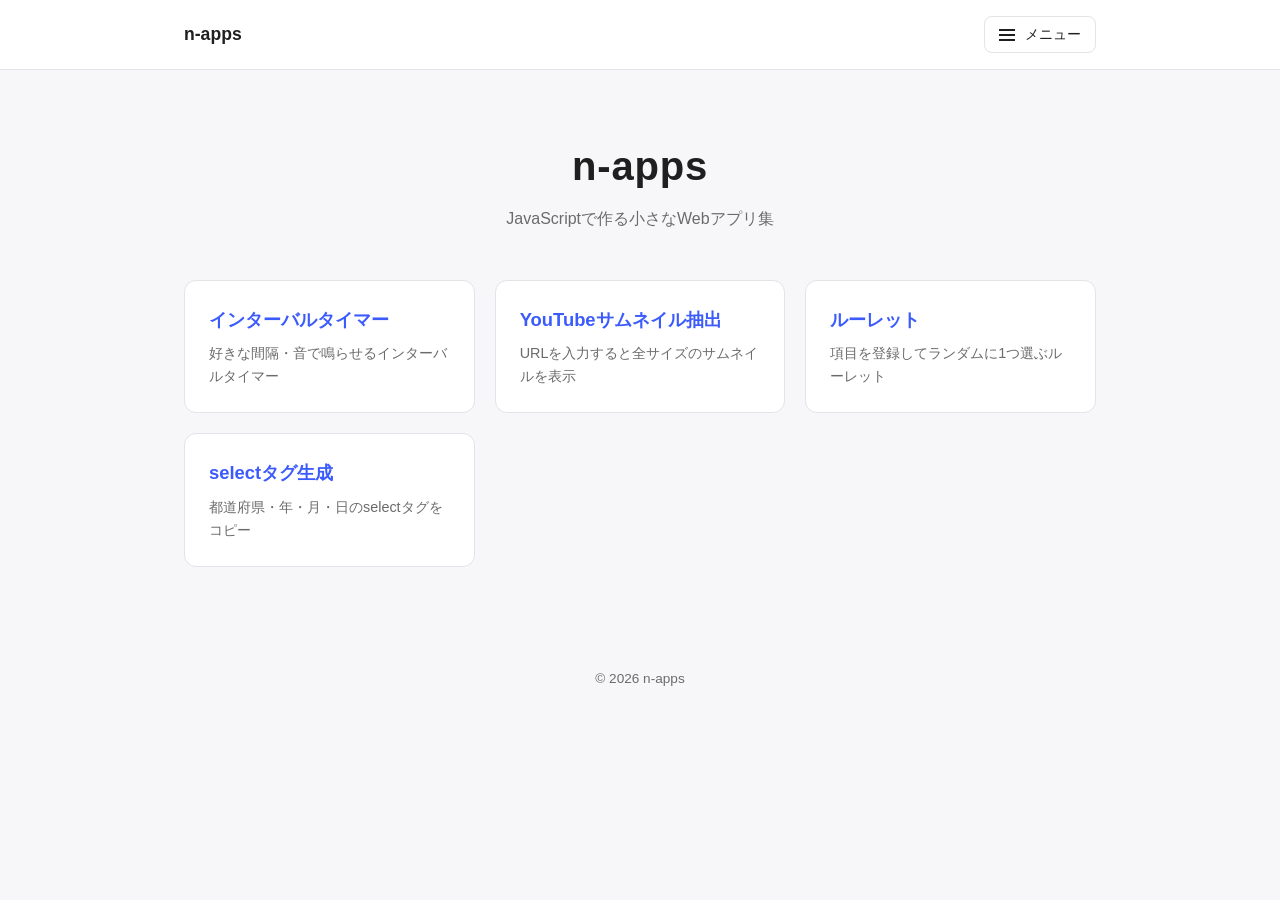
==== index.html @ 0b5b7989 "Normalize URLs to directory form, redirect index.html to it Every internal link (nav menus, brand li" ====
<!DOCTYPE html>
<html lang="ja">
<head>
  <meta charset="UTF-8">
  <meta name="viewport" content="width=device-width, initial-scale=1.0">

  <!-- index.html を末尾に含むURLを、ディレクトリURLへ正規化する -->
  <script>
    if (location.pathname.endsWith("/index.html")) {
      location.replace(location.pathname.slice(0, -"index.html".length) + location.search + location.hash);
    }
  </script>
  <link rel="canonical" href="./">

  <!-- Google tag (gtag.js) -->
  <script async src="https://www.googletagmanager.com/gtag/js?id=G-V08S2K6KE4"></script>
  <script>
    window.dataLayer = window.dataLayer || [];
    function gtag(){dataLayer.push(arguments);}
    gtag('js', new Date());
    gtag('config', 'G-V08S2K6KE4');
  </script>

  <title>n-apps</title>
  <link rel="stylesheet" href="css/header.css">
  <link rel="stylesheet" href="css/style.css">
</head>
<body>
  <header class="site-nav">
    <div class="site-nav-bar">
      <a class="site-nav-brand" href="./">n-apps</a>
      <button id="navToggle" class="nav-toggle" type="button" aria-expanded="false" aria-controls="navMenu">
        <span class="nav-toggle-icon"></span>
        メニュー
      </button>
    </div>
    <nav id="navMenu" class="nav-menu" hidden>
      <a href="./">トップページ</a>
      <a href="apps/interval-timer/">インターバルタイマー</a>
      <a href="apps/youtube-thumbnail/">YouTubeサムネイル抽出</a>
      <a href="apps/roulette/">ルーレット</a>
      <a href="apps/select-generator/">selectタグ生成</a>
      <a href="privacy/">プライバシーポリシー</a>
    </nav>
  </header>

  <header class="site-header">
    <h1>n-apps</h1>
    <p class="tagline">JavaScriptで作る小さなWebアプリ集</p>
  </header>

  <main>
    <section id="app-list" class="app-grid">
      <!-- アプリカードはjs/script.jsで動的に描画されます -->
    </section>
  </main>

  <footer class="site-footer">
    <p>&copy; 2026 n-apps</p>
  </footer>

  <script src="js/header.js"></script>
  <script src="js/script.js"></script>
</body>
</html>
---- css/header.css ----
.site-nav {
  border-bottom: 1px solid #e3e3e8;
  background: #ffffff;
}

.site-nav-bar {
  max-width: 960px;
  margin: 0 auto;
  padding: 1rem 1.5rem;
  display: flex;
  align-items: center;
  justify-content: space-between;
  gap: 1rem;
}

.site-nav-brand {
  font-weight: 700;
  font-size: 1.1rem;
  color: #1f1f1f;
  text-decoration: none;
  white-space: nowrap;
}

.nav-toggle {
  display: inline-flex;
  align-items: center;
  gap: 0.6rem;
  padding: 0.5rem 0.9rem;
  border-radius: 8px;
  border: 1px solid #e3e3e8;
  background: #fff;
  color: #1f1f1f;
  font-size: 0.9rem;
  cursor: pointer;
}

.nav-toggle:hover {
  background: #f0f0f4;
}

.nav-toggle-icon {
  display: inline-block;
  width: 16px;
  height: 2px;
  background: currentColor;
  position: relative;
}

.nav-toggle-icon::before,
.nav-toggle-icon::after {
  content: "";
  position: absolute;
  left: 0;
  width: 16px;
  height: 2px;
  background: currentColor;
  transition: transform 0.15s ease;
}

.nav-toggle-icon::before {
  top: -5px;
}

.nav-toggle-icon::after {
  top: 5px;
}

.nav-toggle.is-open .nav-toggle-icon {
  background: transparent;
}

.nav-toggle.is-open .nav-toggle-icon::before {
  transform: translateY(5px) rotate(45deg);
}

.nav-toggle.is-open .nav-toggle-icon::after {
  transform: translateY(-5px) rotate(-45deg);
}

.nav-menu {
  max-width: 960px;
  margin: 0 auto;
  padding: 0 1.5rem 1rem;
  display: flex;
  flex-direction: column;
  gap: 0.25rem;
}

.nav-menu[hidden] {
  display: none;
}

.nav-menu a {
  padding: 0.6rem 0.75rem;
  border-radius: 8px;
  color: #1f1f1f;
  text-decoration: none;
  font-size: 0.95rem;
}

.nav-menu a:hover {
  background: #f0f0f4;
}

.nav-menu a.active {
  color: #3b5bfd;
  font-weight: 600;
  background: #eef1ff;
}
---- css/style.css ----
:root {
  --color-bg: #f7f7f9;
  --color-text: #1f1f1f;
  --color-muted: #6b6b6b;
  --color-accent: #3b5bfd;
  --color-card-bg: #ffffff;
  --color-border: #e3e3e8;
}

* {
  box-sizing: border-box;
}

body {
  margin: 0;
  font-family: "Hiragino Kaku Gothic ProN", "Yu Gothic", -apple-system, BlinkMacSystemFont, sans-serif;
  background: var(--color-bg);
  color: var(--color-text);
  line-height: 1.6;
}

.site-header {
  text-align: center;
  padding: 4rem 1rem 2rem;
}

.site-header h1 {
  margin: 0;
  font-size: 2.5rem;
  letter-spacing: 0.02em;
}

.tagline {
  margin-top: 0.5rem;
  color: var(--color-muted);
}

main {
  max-width: 960px;
  margin: 0 auto;
  padding: 0 1.5rem 4rem;
}

.app-grid {
  display: grid;
  grid-template-columns: repeat(auto-fill, minmax(220px, 1fr));
  gap: 1.25rem;
}

.app-card {
  display: block;
  background: var(--color-card-bg);
  border: 1px solid var(--color-border);
  border-radius: 12px;
  padding: 1.5rem;
  text-decoration: none;
  color: inherit;
  transition: transform 0.15s ease, box-shadow 0.15s ease;
}

.app-card:hover {
  transform: translateY(-2px);
  box-shadow: 0 8px 20px rgba(0, 0, 0, 0.06);
}

.app-card h2 {
  margin: 0 0 0.5rem;
  font-size: 1.15rem;
  color: var(--color-accent);
}

.app-card p {
  margin: 0;
  color: var(--color-muted);
  font-size: 0.9rem;
}

.app-card.coming-soon {
  opacity: 0.6;
  pointer-events: none;
  border-style: dashed;
}

.site-footer {
  text-align: center;
  padding: 1.5rem;
  color: var(--color-muted);
  font-size: 0.85rem;
}
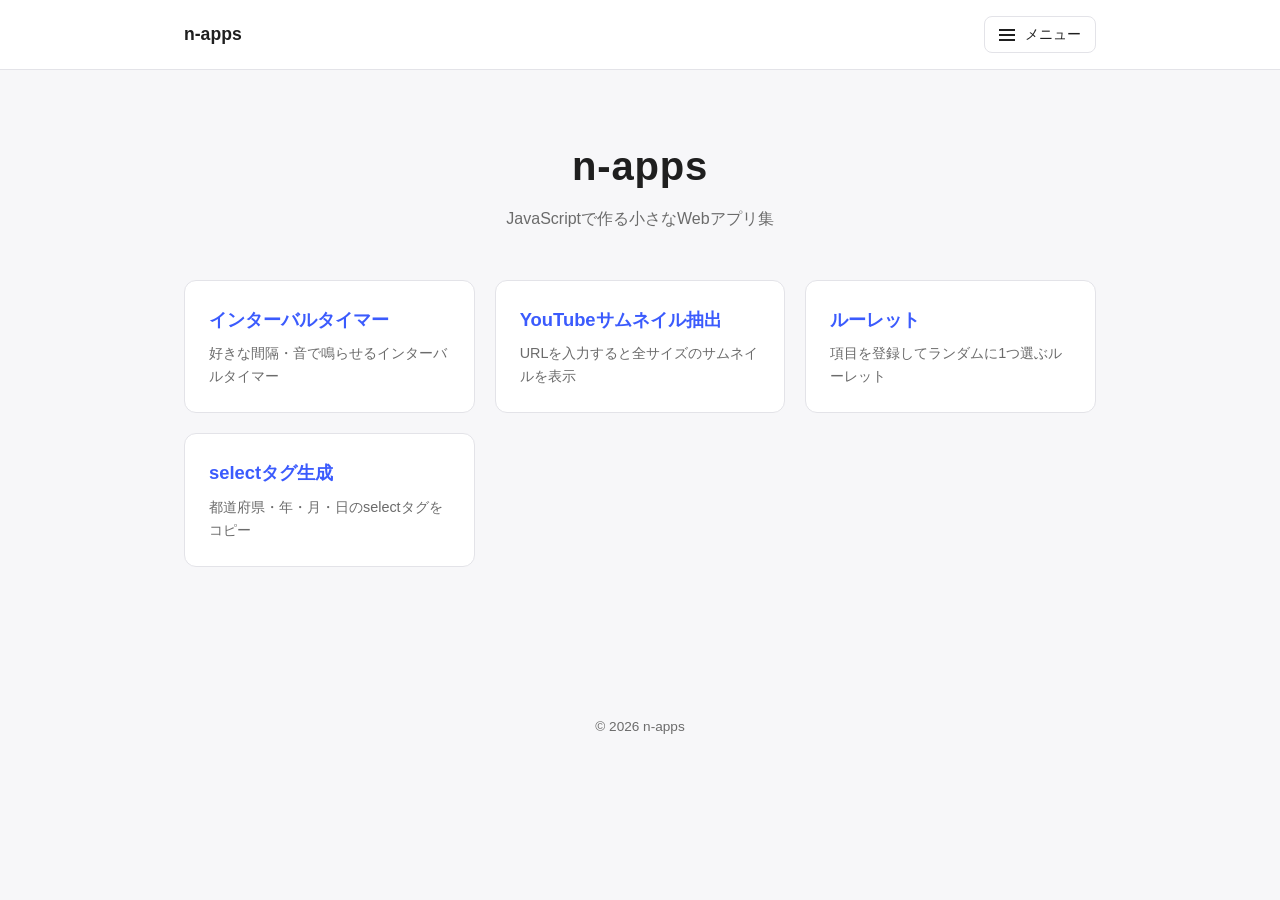
==== commit 508de365: "Center the top page ad and add space above it Wraps the AdSense unit in a .ad-slot container that ce" ====
--- a/index.html
+++ b/index.html
@@ -55,6 +55,21 @@
     </section>
   </main>
 
+  <div class="ad-slot">
+    <script async src="https://pagead2.googlesyndication.com/pagead/js/adsbygoogle.js?client=ca-pub-4538219357223464"
+         crossorigin="anonymous"></script>
+    <!-- サイドAds -->
+    <ins class="adsbygoogle"
+         style="display:block"
+         data-ad-client="ca-pub-4538219357223464"
+         data-ad-slot="3885286230"
+         data-ad-format="auto"
+         data-full-width-responsive="true"></ins>
+    <script>
+         (adsbygoogle = window.adsbygoogle || []).push({});
+    </script>
+  </div>
+
   <footer class="site-footer">
     <p>&copy; 2026 n-apps</p>
   </footer>
--- a/css/style.css
+++ b/css/style.css
@@ -81,6 +81,13 @@
   border-style: dashed;
 }
 
+.ad-slot {
+  max-width: 960px;
+  margin: 3rem auto 0;
+  padding: 0 1.5rem;
+  text-align: center;
+}
+
 .site-footer {
   text-align: center;
   padding: 1.5rem;
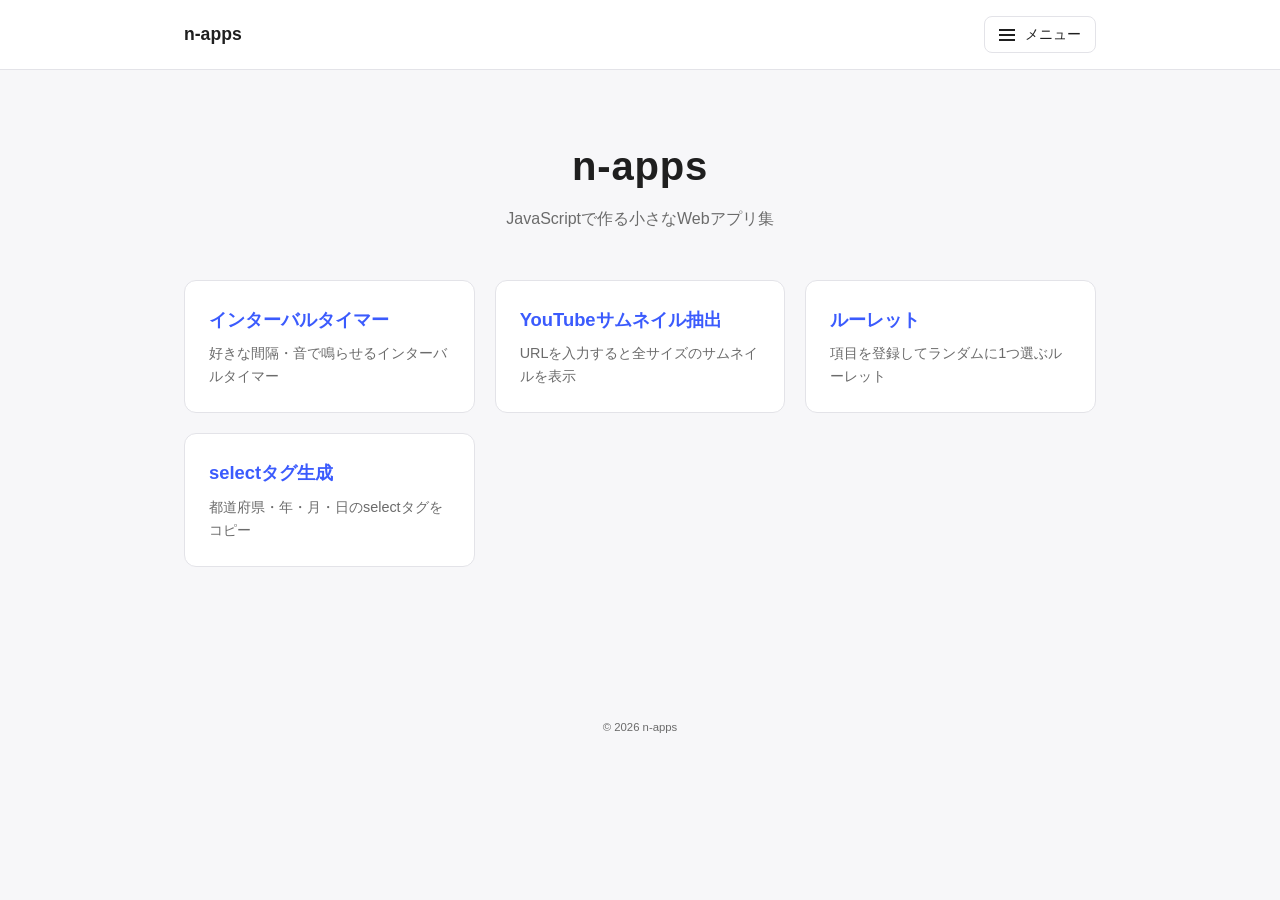
==== commit ff33e139: "Add copyright line to the bottom of every page's footer Adds <p><small>&copy; 2026 n-apps</small></p" ====
--- a/index.html
+++ b/index.html
@@ -3,6 +3,7 @@
 <head>
   <meta charset="UTF-8">
   <meta name="viewport" content="width=device-width, initial-scale=1.0">
+  <meta name="description" content="JavaScriptで作る小さなWebアプリ集">
 
   <!-- index.html を末尾に含むURLを、ディレクトリURLへ正規化する -->
   <script>
@@ -10,7 +11,7 @@
       location.replace(location.pathname.slice(0, -"index.html".length) + location.search + location.hash);
     }
   </script>
-  <link rel="canonical" href="./">
+  <link rel="canonical" href="https://n-apps.nkhr7.com/">
 
   <!-- Google tag (gtag.js) -->
   <script async src="https://www.googletagmanager.com/gtag/js?id=G-V08S2K6KE4"></script>
@@ -55,7 +56,7 @@
     </section>
   </main>
 
-  <div class="ad-slot">
+  <footer class="site-footer">
     <script async src="https://pagead2.googlesyndication.com/pagead/js/adsbygoogle.js?client=ca-pub-4538219357223464"
          crossorigin="anonymous"></script>
     <!-- サイドAds -->
@@ -68,10 +69,8 @@
     <script>
          (adsbygoogle = window.adsbygoogle || []).push({});
     </script>
-  </div>
 
-  <footer class="site-footer">
-    <p>&copy; 2026 n-apps</p>
+    <p><small>&copy; 2026 n-apps</small></p>
   </footer>
 
   <script src="js/header.js"></script>
--- a/css/header.css
+++ b/css/header.css
@@ -107,3 +107,11 @@
   font-weight: 600;
   background: #eef1ff;
 }
+
+.site-footer {
+  margin-top: 48px;
+  text-align: center;
+  padding: 1.5rem;
+  color: #6b6b6b;
+  font-size: 0.85rem;
+}
--- a/css/style.css
+++ b/css/style.css
@@ -80,17 +80,3 @@
   pointer-events: none;
   border-style: dashed;
 }
-
-.ad-slot {
-  max-width: 960px;
-  margin: 3rem auto 0;
-  padding: 0 1.5rem;
-  text-align: center;
-}
-
-.site-footer {
-  text-align: center;
-  padding: 1.5rem;
-  color: var(--color-muted);
-  font-size: 0.85rem;
-}
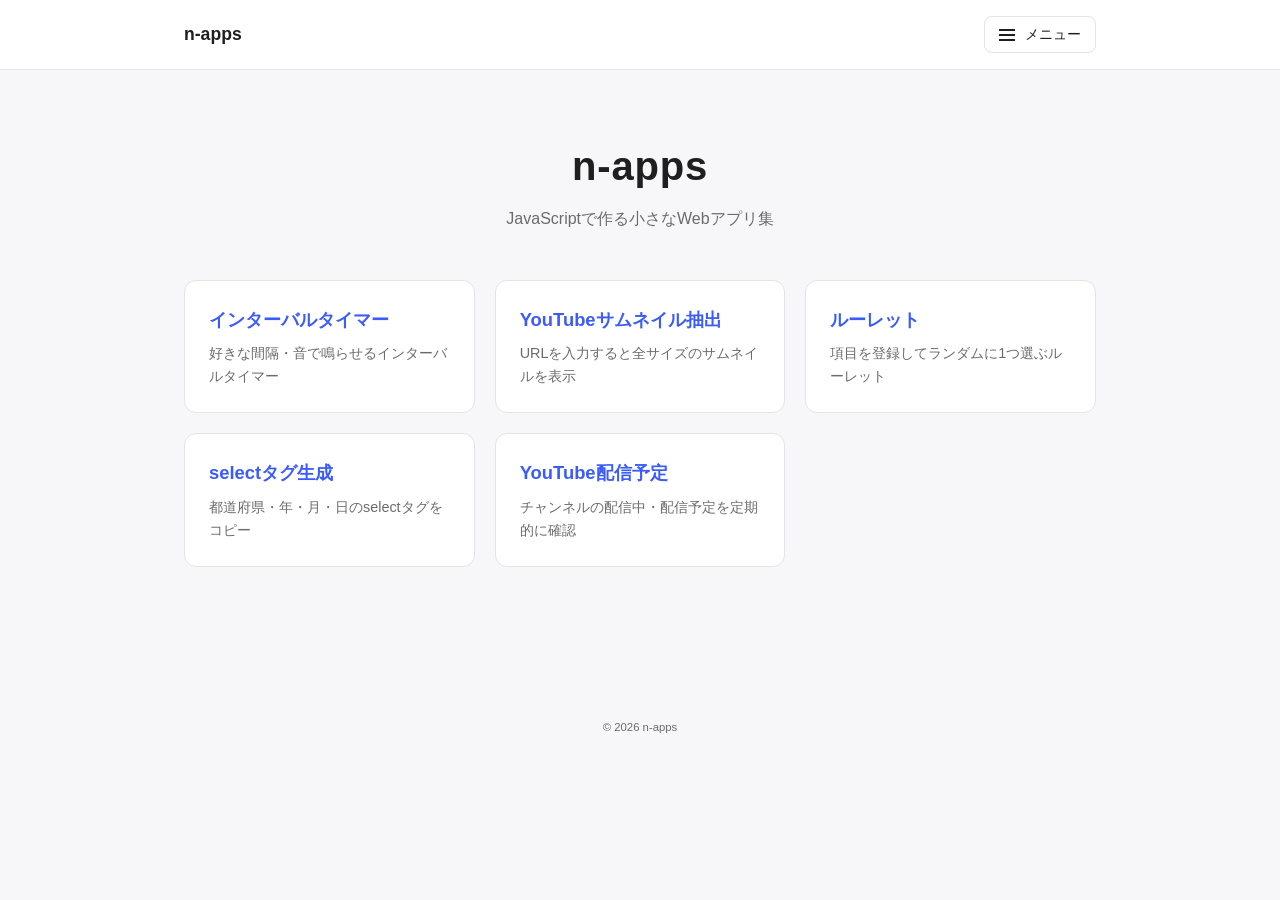
==== commit f53cfd9b: "Add YouTube live schedule app Adds apps/youtube-schedule: register a channel URL/handle and a YouTub" ====
--- a/index.html
+++ b/index.html
@@ -23,6 +23,7 @@
   </script>
 
   <title>n-apps</title>
+  <link rel="icon" type="image/png" href="/favicon.png">
   <link rel="stylesheet" href="css/header.css">
   <link rel="stylesheet" href="css/style.css">
 </head>
@@ -41,6 +42,7 @@
       <a href="apps/youtube-thumbnail/">YouTubeサムネイル抽出</a>
       <a href="apps/roulette/">ルーレット</a>
       <a href="apps/select-generator/">selectタグ生成</a>
+      <a href="apps/youtube-schedule/">YouTube配信予定</a>
       <a href="privacy/">プライバシーポリシー</a>
     </nav>
   </header>
